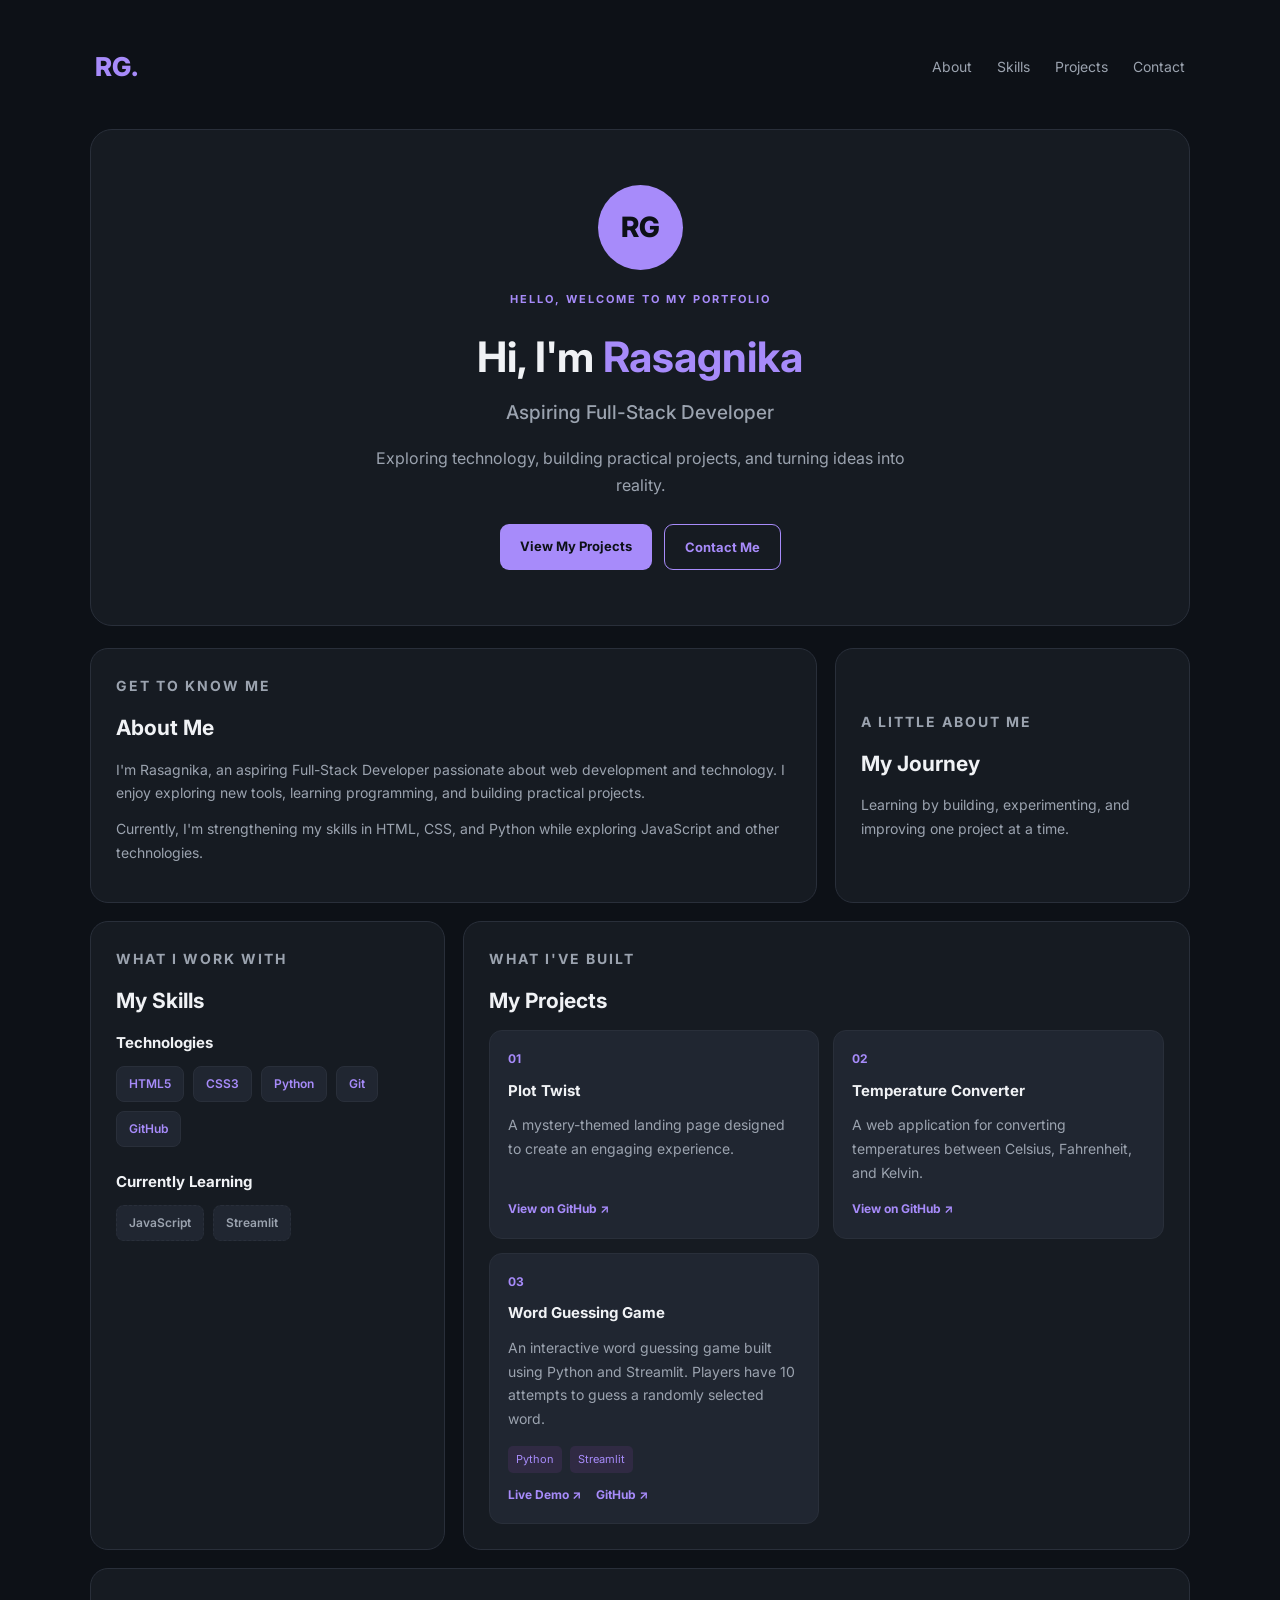
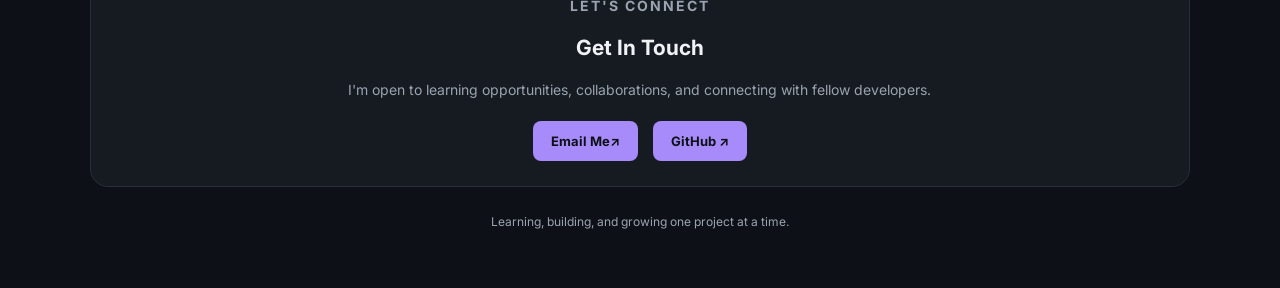
==== WebDev-L1-PersonalPortfolio/index.html @ ac416337 "Add files via upload" ====
<!DOCTYPE html>
<html lang="en">
<head>
    <meta charset="UTF-8">
    <meta name="viewport" content="width=device-width, initial-scale=1.0">
    <title>Rasagnika | Developer Portfolio</title>
    <meta name="description" content="Rasagnika's personal developer portfolio showcasing skills and projects.">
    <link rel="preconnect" href="https://fonts.googleapis.com">
    <link rel="preconnect" href="https://fonts.gstatic.com" crossorigin>
    <link href="https://fonts.googleapis.com/css2?family=Inter:wght@400;500;600;700;800&display=swap" rel="stylesheet">
    <link rel="stylesheet" href="style.css">
</head>
<body>
    <div class="container">
        <nav class="navbar">
            <a href="#" class="logo">RG.</a>
            <div class="nav-links">
                <a href="#about">About</a>
                <a href="#skills">Skills</a>
                <a href="#projects">Projects</a>
                <a href="#contact">Contact</a>
            </div>
        </nav>
        <header class="hero">
            <div class="avatar">RG</div>
            <p class="greeting">HELLO, WELCOME TO MY PORTFOLIO</p>
            <h1>Hi, I'm <span>Rasagnika</span></h1>
            <h2>Aspiring Full-Stack Developer</h2>
            <p class="hero-description">
                Exploring technology, building practical projects,
                and turning ideas into reality.
            </p>
            <div class="hero-buttons">
                <a href="#projects" class="btn">View My Projects</a>
                <a href="#contact" class="btn secondary-btn">Contact Me</a>
            </div>
        </header>
        <main class="bento-grid">
            <section id="about" class="card about-card">
                <p class="section-label">GET TO KNOW ME</p>
                <h2>About Me</h2>
                <p>
                    I'm Rasagnika, an aspiring Full-Stack Developer
                    passionate about web development and technology.
                    I enjoy exploring new tools, learning programming,
                    and building practical projects.
                </p>
                <p>
                    Currently, I'm strengthening my skills in HTML,
                    CSS, and Python while exploring JavaScript and
                    other technologies.
                </p>
            </section>
            <section class="card info-card">
                <p class="section-label">A LITTLE ABOUT ME</p>
                <h2>My Journey</h2>
                <p>
                    Learning by building, experimenting, and
                    improving one project at a time.
                </p>
            </section>
            <section id="skills" class="card skills-card">
                <p class="section-label">WHAT I WORK WITH</p>
                <h2>My Skills</h2>
                <h3>Technologies</h3>
                <div class="skills-grid">
                    <span class="skill">HTML5</span>
                    <span class="skill">CSS3</span>
                    <span class="skill">Python</span>
                    <span class="skill">Git</span>
                    <span class="skill">GitHub</span>
                </div>
                <h3 class="learning-title">Currently Learning</h3>
                <div class="skills-grid">
                    <span class="skill learning">JavaScript</span>
                    <span class="skill learning">Streamlit</span>
                </div>
            </section>
            <section id="projects" class="card projects-card">
                <p class="section-label">WHAT I'VE BUILT</p>
                <h2>My Projects</h2>
                <div class="project-list">
                    <article class="project-item">
                        <span class="project-number">01</span>
                        <h3>Plot Twist</h3>
                        <p>
                            A mystery-themed landing page designed
                            to create an engaging experience.
                        </p>
                        <div class="project-links">
                          <a href="https://github.com/Rasagnika-GR/OIBSIP/tree/main/WebDev-L1-LandingPage"target="_blank" rel="noopener noreferrer">View on GitHub ↗</a>
                        </div>
                    </article>
                    <article class="project-item">
                        <span class="project-number">02</span>
                        <h3>Temperature Converter</h3>
                        <p>
                            A web application for converting
                            temperatures between Celsius,
                            Fahrenheit, and Kelvin.
                        </p>
                        <div class="project-links">
                            <a href="https://github.com/Rasagnika-GR/OIBSIP/tree/main/WebDev-L1-TemperatureConverter"target="_blank" rel="noopener noreferrer">View on GitHub ↗</a>
                        </div>
                    </article>
                    <article class="project-item">
                        <span class="project-number">03</span>
                        <h3>Word Guessing Game</h3>
                        <p>
                            An interactive word guessing game
                            built using Python and Streamlit.
                            Players have 10 attempts to guess
                            a randomly selected word.
                        </p>
                        <div class="project-tags">
                            <span>Python</span>
                            <span>Streamlit</span>
                        </div>
                        <div class="project-links">
                            <a href="https://rasagnika-gr-word-guessing-game-app-dpvjjn.streamlit.app/"
                               target="_blank" rel="noopener noreferrer">
                                Live Demo ↗
                            </a>
                            <a href="https://github.com/Rasagnika-GR/Word-Guessing-Game"
                               target="_blank" rel="noopener noreferrer">
                                GitHub ↗
                            </a>
                        </div>
                    </article>
                </div>
            </section>
            <section id="contact" class="card contact-card">
                <p class="section-label">LET'S CONNECT</p>
                <h2>Get In Touch</h2>
                <p>
                    I'm open to learning opportunities,
                    collaborations, and connecting with
                    fellow developers.
                </p>
                <div class="contact-links">
                    <a  href="https://mail.google.com/mail/?view=cm&fs=1&to=rasagnikaa@gmail.com"target="_blank" rel="noopener noreferrer">Email Me↗</a>
                    <a href="https://github.com/Rasagnika-GR"target="_blank" rel="noopener noreferrer">GitHub ↗</a>
                </div>
            </section>
        </main>
    <footer>
    <p>Learning, building, and growing one project at a time.</p>
</footer>
    </div>
</body>
</html>
---- WebDev-L1-PersonalPortfolio/style.css ----
/* =========================
   1. GLOBAL STYLES
========================= */

:root {
    --background: #0d1117;
    --card: #161b22;
    --card-hover: #202631;
    --text: #f0f2f5;
    --muted: #9ba3af;
    --accent: #a78bfa;
    --border: #292f3a;
}

* {
    margin: 0;
    padding: 0;
    box-sizing: border-box;
}

html {
    scroll-behavior: smooth;
}

body {
    font-family: 'Inter', sans-serif;
    background: var(--background);
    color: var(--text);
    line-height: 1.7;
    padding: 30px 20px;
}

a {
    text-decoration: none;
    color: inherit;
}

.container {
    max-width: 1100px;
    margin: auto;
}


/* =========================
   2. NAVIGATION
========================= */

.navbar {
    display: flex;
    justify-content: space-between;
    align-items: center;
    padding: 15px 5px;
    margin-bottom: 25px;
}

.logo {
    font-size: 26px;
    font-weight: 800;
    color: var(--accent);
}

.nav-links {
    display: flex;
    gap: 25px;
}

.nav-links a {
    color: var(--muted);
    font-size: 14px;
    transition: 0.3s;
}

.nav-links a:hover {
    color: var(--accent);
}


/* =========================
   3. HERO SECTION
========================= */

.hero {
    background: var(--card);
    border: 1px solid var(--border);
    border-radius: 22px;
    padding: 55px 25px;
    text-align: center;
    margin-bottom: 22px;
}

.avatar {
    width: 85px;
    height: 85px;
    background: var(--accent);
    color: #0d1117;
    border-radius: 50%;

    display: flex;
    justify-content: center;
    align-items: center;

    font-size: 28px;
    font-weight: 800;
    margin: 0 auto 20px;
}

.greeting,
.section-label {
    color: var(--accent);
    font-size: 11px;
    font-weight: 700;
    letter-spacing: 2px;
    margin-bottom: 12px;
}

.hero h1 {
    font-size: 42px;
    margin-bottom: 5px;
}

.hero h1 span {
    color: var(--accent);
}

.hero h2 {
    font-size: 19px;
    font-weight: 500;
    color: var(--muted);
}

.hero-description {
    max-width: 550px;
    margin: 15px auto 25px;
    color: var(--muted);
}

.hero-buttons {
    display: flex;
    justify-content: center;
    gap: 12px;
    flex-wrap: wrap;
}

.btn {
    display: inline-block;
    background: var(--accent);
    color: #0d1117;
    padding: 11px 20px;
    border-radius: 9px;
    font-weight: 700;
    font-size: 13px;
    transition: 0.3s;
}

.btn:hover {
    transform: translateY(-3px);
    background: #c4b5fd;
}

.secondary-btn {
    background: transparent;
    color: var(--accent);
    border: 1px solid var(--accent);
}


/* =========================
   4. BENTO GRID
========================= */

.bento-grid {
    display: grid;
    grid-template-columns: repeat(3, 1fr);
    gap: 18px;
}

.card {
    background: var(--card);
    border: 1px solid var(--border);
    border-radius: 18px;
    padding: 25px;
    transition: 0.3s;
}

.card:hover {
    border-color: var(--accent);
    transform: translateY(-4px);
}

.card h2 {
    font-size: 21px;
    margin-bottom: 12px;
}

.card p {
    color: var(--muted);
    font-size: 14px;
}

.card h3 {
    font-size: 15px;
    margin-bottom: 10px;
}


/* =========================
   5. ABOUT SECTION
========================= */

.about-card {
    grid-column: span 2;
}

.about-card p:not(.section-label) {
    margin-bottom: 12px;
}


/* =========================
   6. QUICK INFO
========================= */

.info-card {
    display: flex;
    flex-direction: column;
    justify-content: center;
}


/* =========================
   7. SKILLS SECTION
========================= */

.skills-card {
    grid-column: span 1;
}

.skills-grid {
    display: flex;
    flex-wrap: wrap;
    gap: 9px;
}

.skill {
    background: var(--card-hover);
    color: var(--accent);
    border: 1px solid var(--border);
    padding: 7px 12px;
    border-radius: 8px;
    font-size: 12px;
    font-weight: 600;
}

.skill.learning {
    border-style: dashed;
    color: var(--muted);
}

.learning-title {
    margin-top: 22px;
}


/* =========================
   8. PROJECT SECTION
========================= */

.projects-card {
    grid-column: span 2;
}

.project-list {
    display: grid;
    grid-template-columns: repeat(2, 1fr);
    gap: 14px;
}

.project-item {
    background: var(--card-hover);
    border: 1px solid var(--border);
    padding: 18px;
    border-radius: 13px;
    display: flex;
    flex-direction: column;
    transition: 0.3s;
}

.project-item:hover {
    border-color: var(--accent);
    transform: translateY(-4px);
}

.project-number {
    color: var(--accent);
    font-size: 12px;
    font-weight: 700;
}

.project-item h3 {
    margin-top: 8px;
}

.project-item p {
    margin-bottom: 15px;
}

.project-tags {
    display: flex;
    gap: 8px;
    margin-bottom: 12px;
}

.project-tags span {
    color: var(--accent);
    font-size: 11px;
    background: #302a43;
    padding: 4px 8px;
    border-radius: 5px;
}

.project-links {
    display: flex;
    gap: 15px;
    flex-wrap: wrap;
    margin-top: auto;
}

.project-links a {
    color: var(--accent);
    font-size: 12px;
    font-weight: 700;
}

.project-links a:hover {
    text-decoration: underline;
}


/* =========================
   9. CONTACT SECTION
========================= */

.contact-card {
    grid-column: 1 / -1;
    text-align: center;
}

.contact-links {
    display: flex;
    justify-content: center;
    gap: 15px;
    margin-top: 20px;
    flex-wrap: wrap;
}

.contact-links a {
    background: var(--accent);
    color: #0d1117;
    padding: 9px 18px;
    border-radius: 8px;
    font-size: 13px;
    font-weight: 700;
    transition: 0.3s;
}

.contact-links a:hover {
    background: #c4b5fd;
    transform: translateY(-3px);
}


/* =========================
   10. FOOTER
========================= */

footer {
    text-align: center;
    color: var(--muted);
    font-size: 12px;
    padding: 25px 10px;
}


/* =========================
   11. RESPONSIVE DESIGN
========================= */

@media (max-width: 768px) {

    body {
        padding: 20px 15px;
    }

    .bento-grid {
        grid-template-columns: repeat(2, 1fr);
    }

    .about-card,
    .projects-card {
        grid-column: span 2;
    }

    .hero h1 {
        font-size: 34px;
    }

}

@media (max-width: 500px) {

    .navbar {
        flex-direction: column;
        gap: 15px;
    }

    .nav-links {
        gap: 14px;
        flex-wrap: wrap;
        justify-content: center;
    }

    .bento-grid {
        grid-template-columns: 1fr;
    }

    .about-card,
    .projects-card,
    .contact-card {
        grid-column: span 1;
    }

    .project-list {
        grid-template-columns: 1fr;
    }

    .hero {
        padding: 40px 18px;
    }

    .hero h1 {
        font-size: 29px;
    }

    .hero h2 {
        font-size: 16px;
    }

    .card {
        padding: 20px;
    }
}
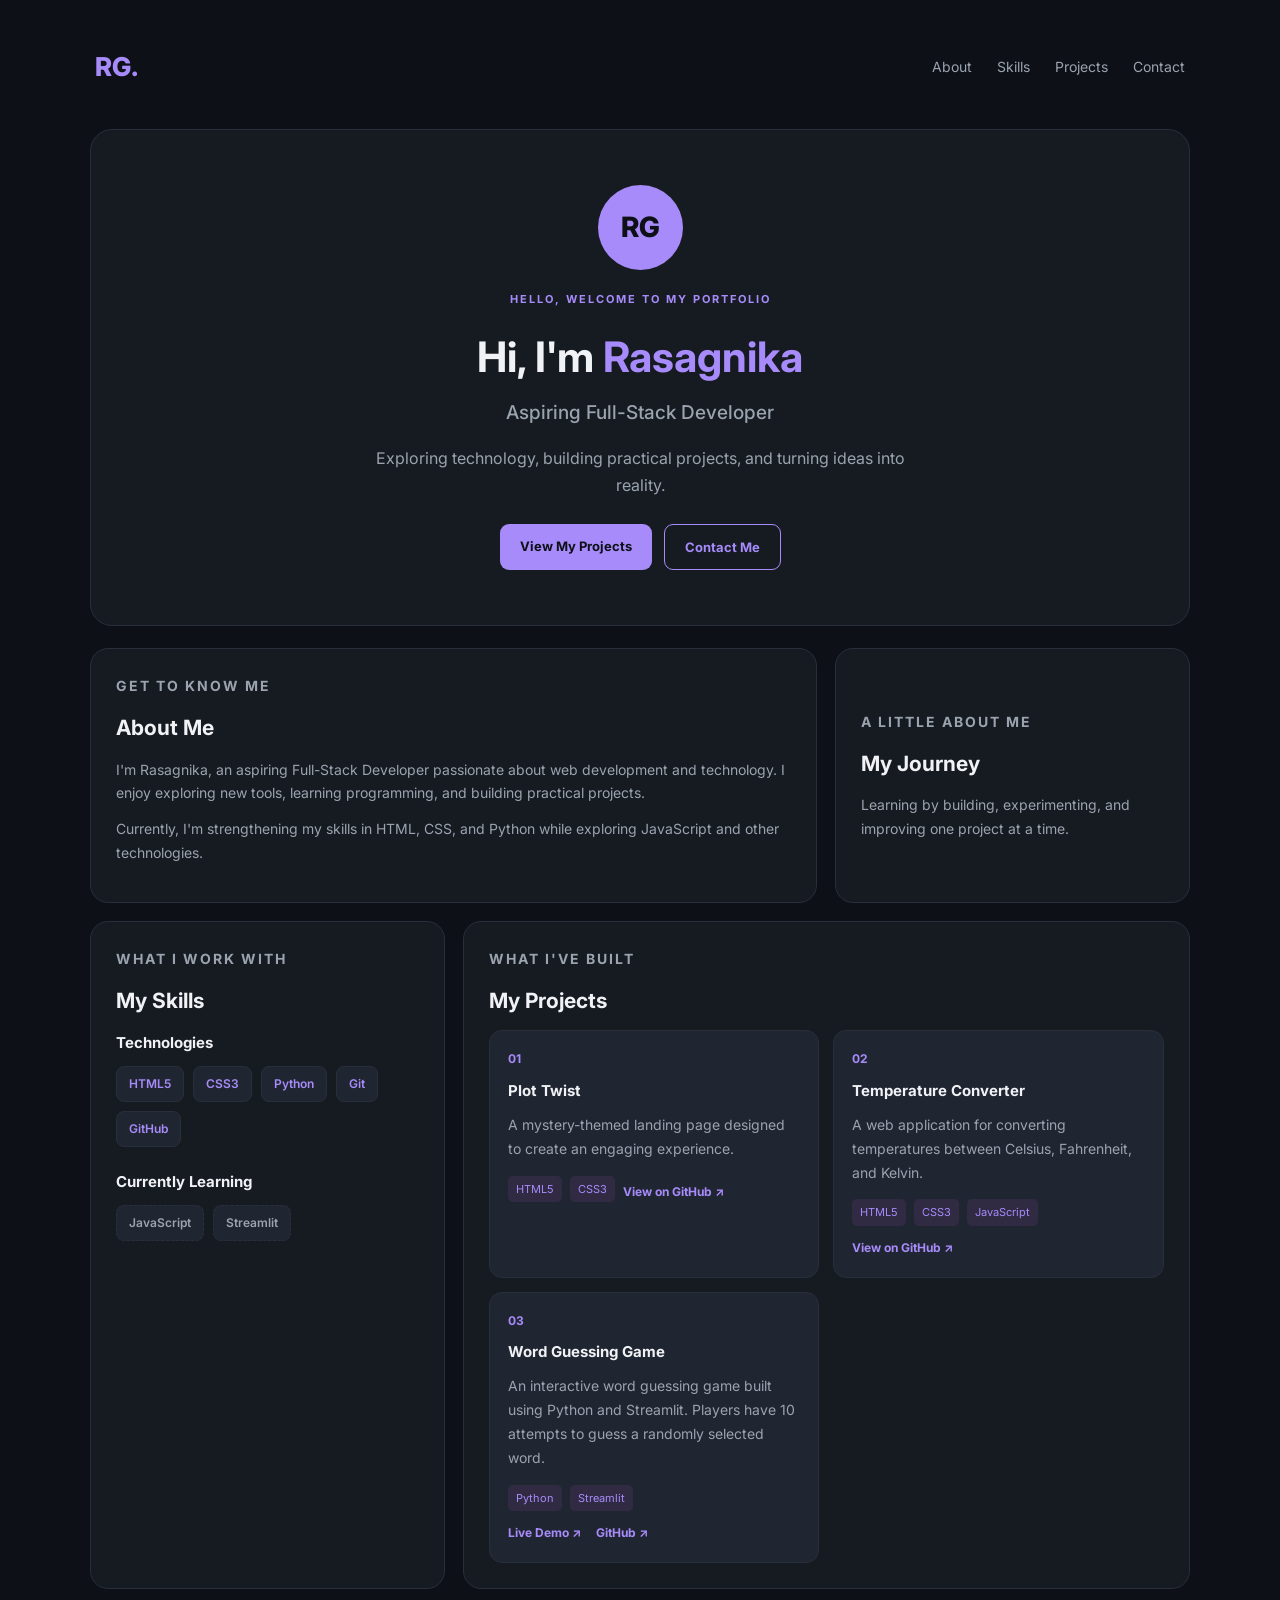
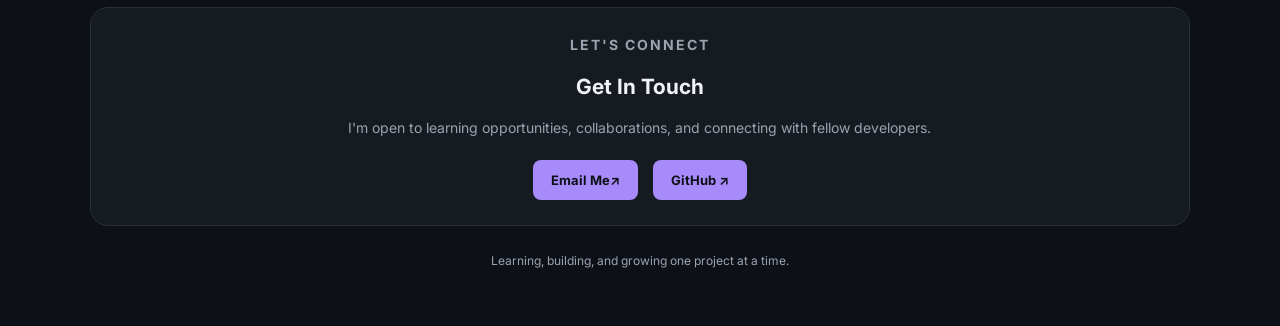
==== commit 853e450b: "Update index.html" ====
--- a/WebDev-L1-PersonalPortfolio/index.html
+++ b/WebDev-L1-PersonalPortfolio/index.html
@@ -88,6 +88,9 @@
                             A mystery-themed landing page designed
                             to create an engaging experience.
                         </p>
+                        <div class="project-tags">
+                            <span>HTML5</span>
+                            <span>CSS3</span>
                         <div class="project-links">
                           <a href="https://github.com/Rasagnika-GR/OIBSIP/tree/main/WebDev-L1-LandingPage"target="_blank" rel="noopener noreferrer">View on GitHub ↗</a>
                         </div>
@@ -100,6 +103,11 @@
                             temperatures between Celsius,
                             Fahrenheit, and Kelvin.
                         </p>
+                        <div class="project-tags">
+                        <span>HTML5</span>
+                        <span>CSS3</span>
+                        <span>JavaScript</span>
+                        </div>
                         <div class="project-links">
                             <a href="https://github.com/Rasagnika-GR/OIBSIP/tree/main/WebDev-L1-TemperatureConverter"target="_blank" rel="noopener noreferrer">View on GitHub ↗</a>
                         </div>
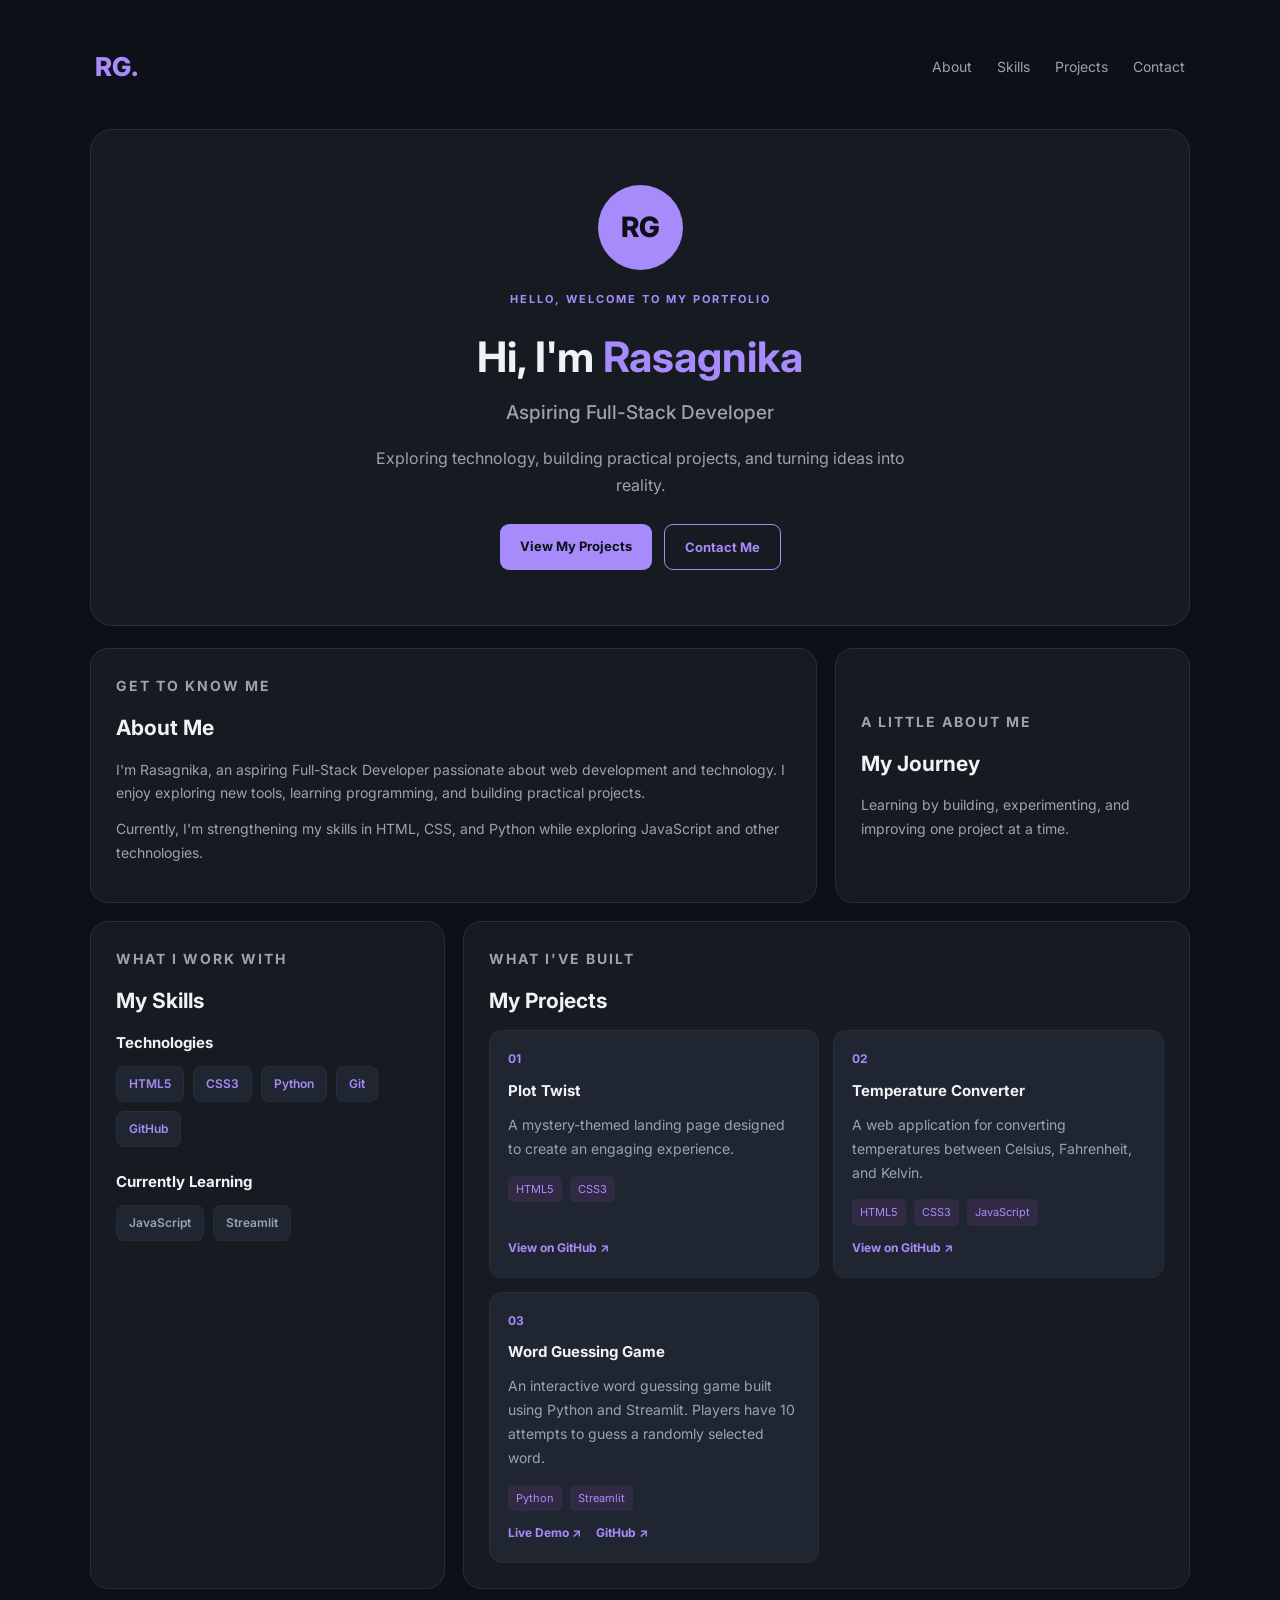
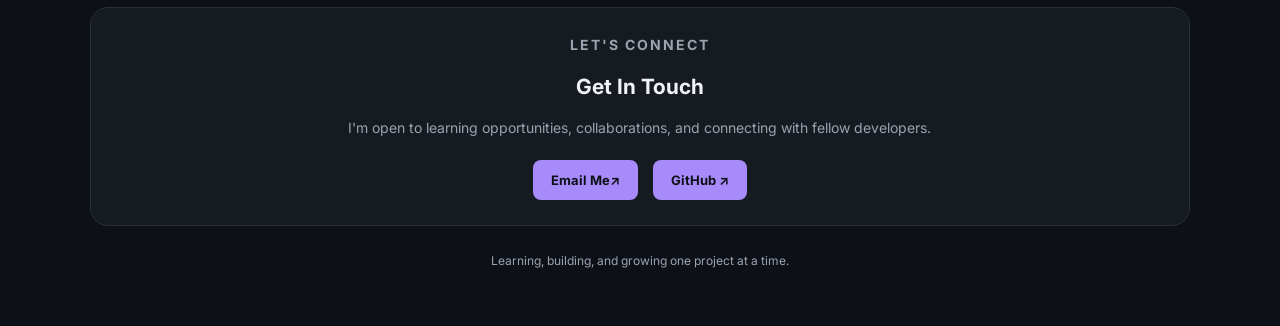
==== commit 5f0a5d70: "Update index.html" ====
--- a/WebDev-L1-PersonalPortfolio/index.html
+++ b/WebDev-L1-PersonalPortfolio/index.html
@@ -91,6 +91,7 @@
                         <div class="project-tags">
                             <span>HTML5</span>
                             <span>CSS3</span>
+                        </div>
                         <div class="project-links">
                           <a href="https://github.com/Rasagnika-GR/OIBSIP/tree/main/WebDev-L1-LandingPage"target="_blank" rel="noopener noreferrer">View on GitHub ↗</a>
                         </div>
